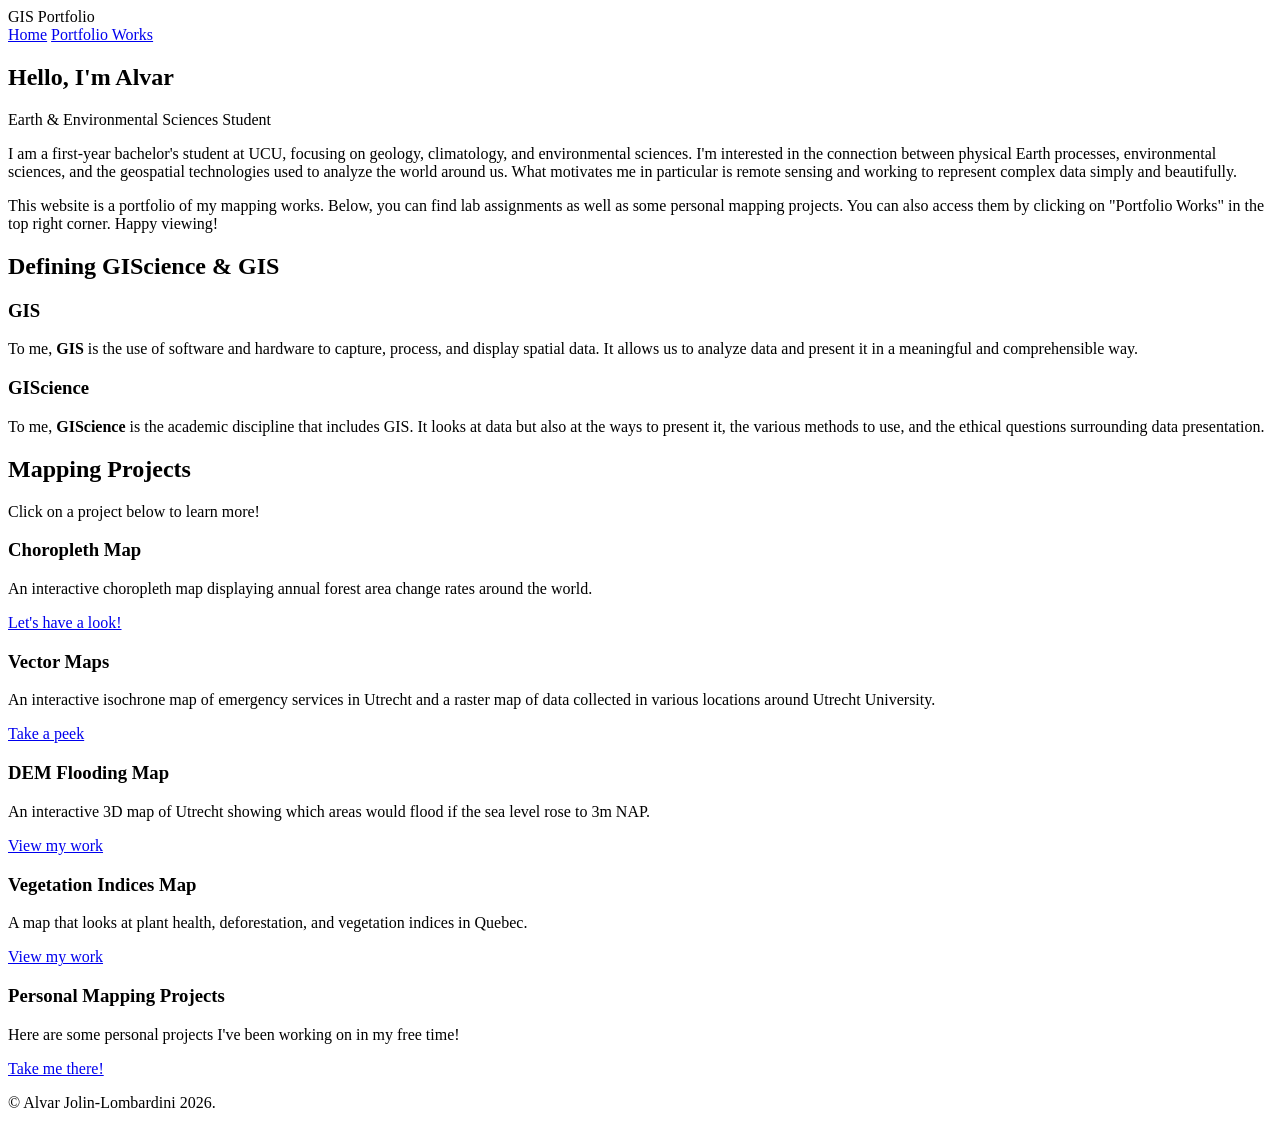
==== index.html @ 6e45d9ba "Update index.html" ====
<!DOCTYPE html>
<html lang="en">
<head>
    <meta charset="UTF-8">
    <meta name="viewport" content="width=device-width, initial-scale=1.0">
    <title>Alvar's GIS Portfolio</title>
    <link rel="stylesheet" href="Styles/style.css">
</head>
<body>

    <header>
        <div class="logo-thingy">GIS Portfolio</div>
        <nav>
            <a href="index.html" class="active">Home</a>
            <a href="#projects">Portfolio Works</a>
        </nav>
    </header>

    <section class="bigheader-section">
        <div class="bigheader-content">
            <h1>Hello, I'm Alvar</h1>
            <p class="subtitle">Earth & Environmental Sciences Student</p>
            <p class="bio">
                I am a first-year bachelor's student at UCU, focusing on geology, climatology, and environmental sciences. 
                I'm interested in the connection between physical Earth processes, environmental sciences, and the geospatial technologies used to analyze the world around us. 
                What motivates me in particular is remote sensing and working to represent complex data simply and beautifully.
            </p>
            <p>This website is a portfolio of my mapping works. Below, you can find lab assignments as well as some personal mapping projects. You can also access them by clicking on "Portfolio Works" in the top right corner. Happy viewing!</p>
        </div>
    </section>

    <section id="gis-philosophy" class="content-section">
        <h2>Defining GIScience & GIS</h2>
        <div class="grid-2col">
            <div class="card">
                <h3>GIS</h3>
                <p>
                    To me, <strong>GIS</strong> is the use of software and hardware to capture, process, and display spatial data. It allows us to analyze data and present it in a meaningful and comprehensible way.
                </p>
            </div>
            <div class="card">
                <h3>GIScience</h3>
                <p>
                    To me, <strong>GIScience</strong> is the academic discipline that includes GIS. It looks at data but also at the ways to present it, the various methods to use, and the ethical questions surrounding data presentation.
                </p>
            </div>
        </div>
    </section>

    <section id="projects" class="content-section">
        <h2>Mapping Projects</h2>
        <p class="section-intro">Click on a project below to learn more!</p>
        
        <div class="project-grid">
            <div class="project-card">
                <h3>Choropleth Map</h3>
                <p>An interactive choropleth map displaying annual forest area change rates around the world.</p>
                <a href="choropleth.html" class="btn btn-secondary btn-lab1">Let's have a look!</a>
            </div>

            <div class="project-card">
                <h3>Vector Maps</h3>
                <p>An interactive isochrone map of emergency services in Utrecht and a raster map of data collected in various locations around Utrecht University.</p>
                <a href="vectormap.html" class="btn btn-secondary btn-lab2">Take a peek</a>
            </div>

            <div class="project-card">
                <h3>DEM Flooding Map</h3>
                <p>An interactive 3D map of Utrecht showing which areas would flood if the sea level rose to 3m NAP.</p>
                <a href="flood.html" class="btn btn-secondary btn-lab3">View my work</a>
            </div>

            <div class="project-card">
                <h3>Vegetation Indices Map</h3>
                <p>A map that looks at plant health, deforestation, and vegetation indices in Quebec.</p>
                <a href="VegetationIndices.html" class="btn btn-secondary btn-lab2">View my work</a>
            </div>

            <div class="project-card">
                <h3>Personal Mapping Projects</h3>
                <p>Here are some personal projects I've been working on in my free time!</p>
                <a href="personalprojects.html" class="btn btn-secondary btn-projects">Take me there!</a>
            </div>
        </div>
    </section>

    <footer>
        <p>  &#xA9; Alvar Jolin-Lombardini 2026.</p>
    </footer>

</body>
</html>
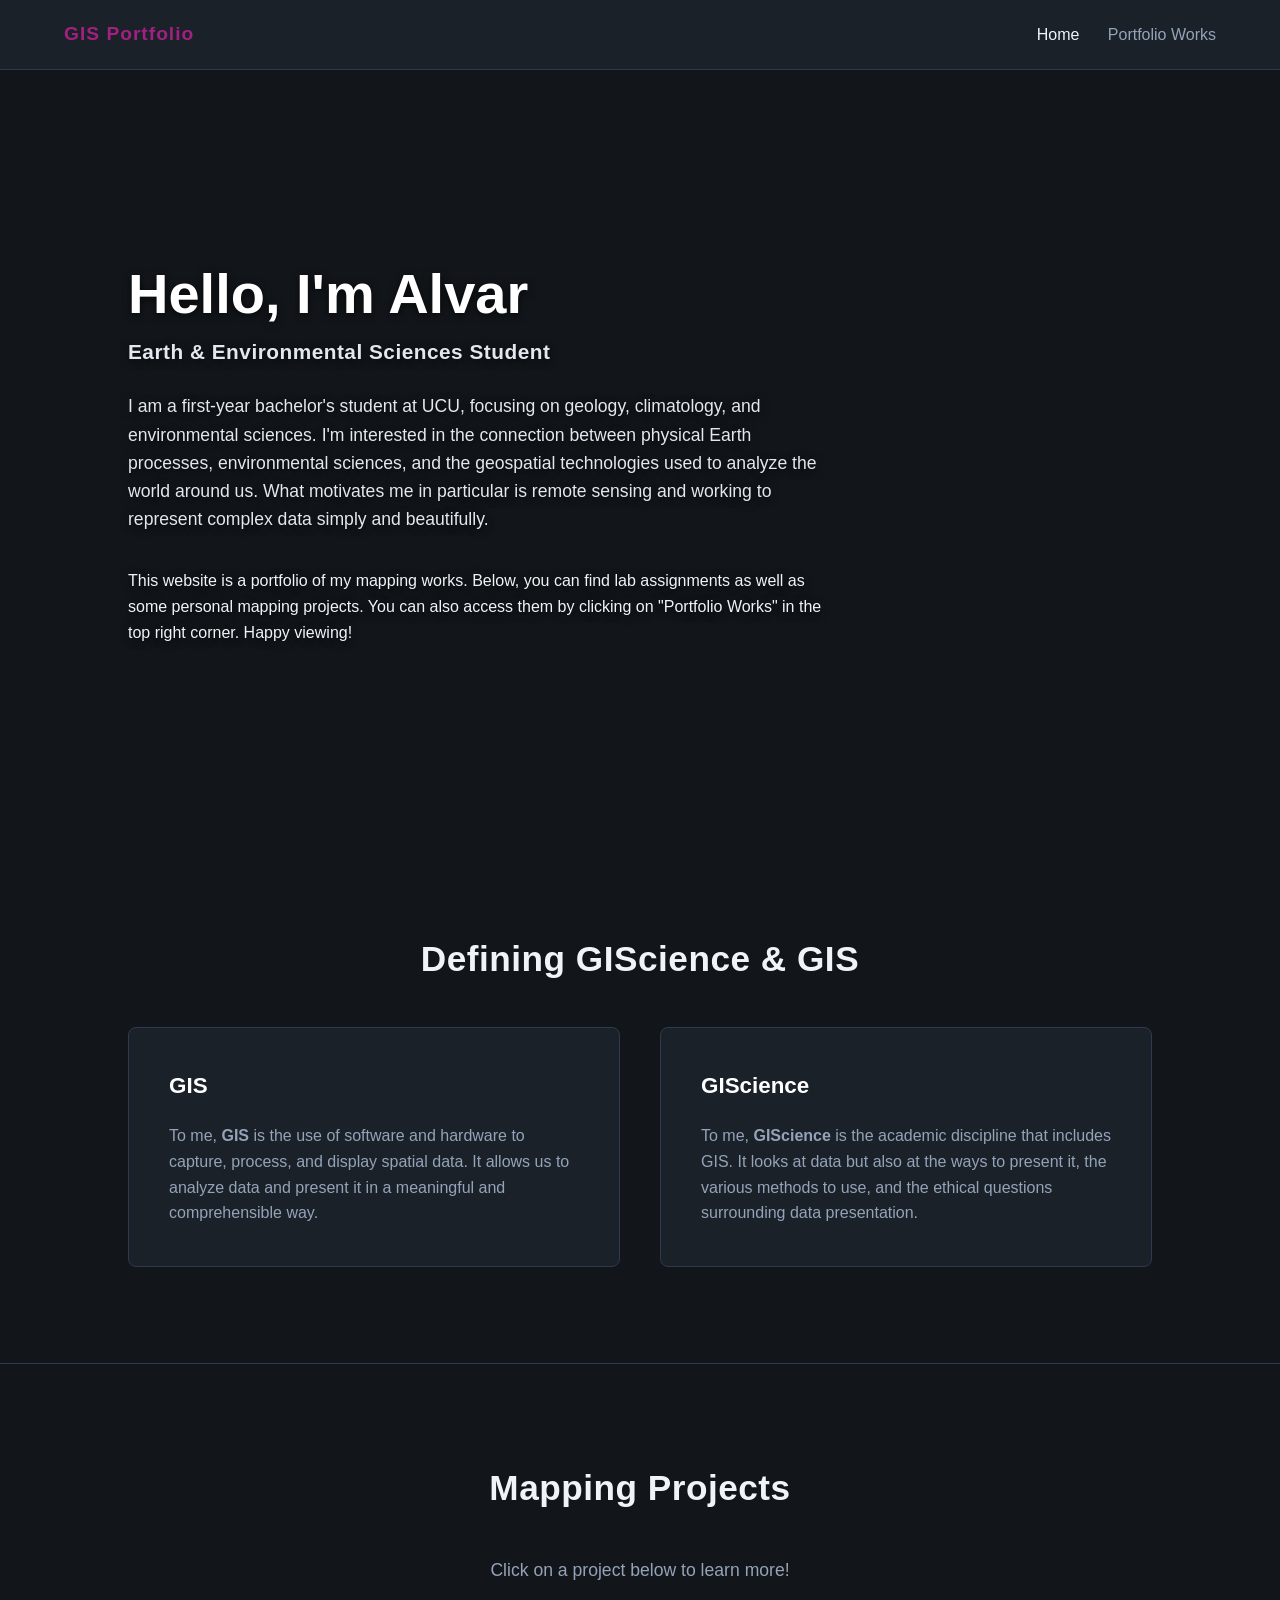
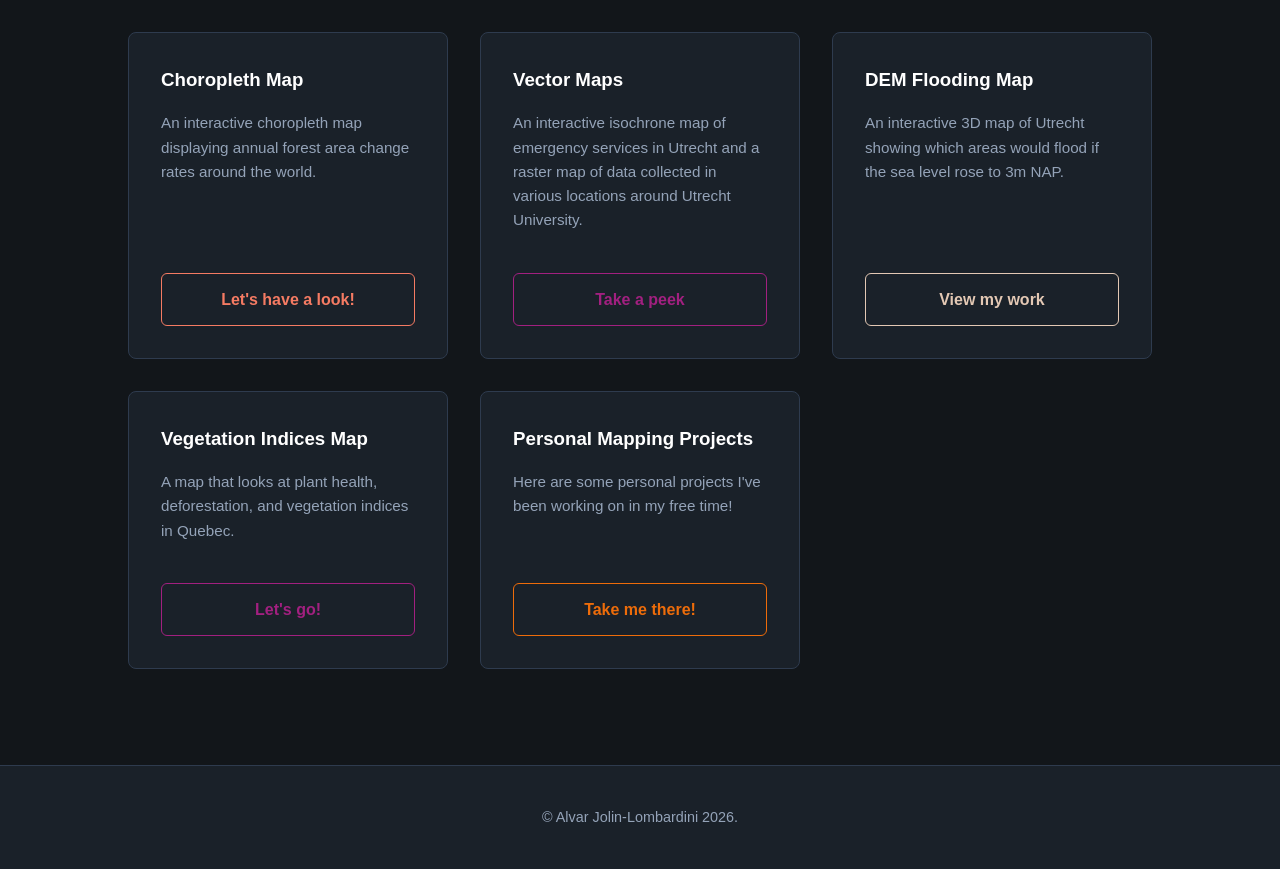
==== commit 0a379c4d: "Update index.html" ====
--- a/index.html
+++ b/index.html
@@ -73,7 +73,7 @@
             <div class="project-card">
                 <h3>Vegetation Indices Map</h3>
                 <p>A map that looks at plant health, deforestation, and vegetation indices in Quebec.</p>
-                <a href="VegetationIndices.html" class="btn btn-secondary btn-lab2">View my work</a>
+                <a href="vegetationIndices.html" class="btn btn-secondary btn-lab2">Let's go!</a>
             </div>
 
             <div class="project-card">
--- a/Styles/style.css
+++ b/Styles/style.css
@@ -0,0 +1,333 @@
+:root {
+    --bg-primary: #12161a;
+    --bg-secondary: #1a2129;
+    --accent: #f57b63;
+    --text-main: #f0f4f8;
+    --text-muted: #94a3b8;
+    --border-color: #2e3b4e;
+}
+
+* {
+    margin: 0;
+    padding: 0;
+    box-sizing: border-box;
+}
+
+
+body {
+    font-family: -apple-system, BlinkMacSystemFont, 'Segoe UI', Roboto, Helvetica, Arial, sans-serif;
+    background-color: var(--bg-primary);
+    color: var(--text-main);
+    line-height: 1.6;
+}
+
+header {
+    background-color: var(--bg-secondary);
+    display: flex;
+    justify-content: space-between;
+    align-items: center;
+    padding: 1.2rem 5%;
+    border-bottom: 1px solid var(--border-color);
+    position: sticky;
+    top: 0;
+    z-index: 2000;
+}
+
+.logo-thingy {
+    font-weight: 700;
+    font-size: 1.2rem;
+    letter-spacing: 1px;
+    color: #a22080;
+}
+
+nav a {
+    color: var(--text-muted);
+    text-decoration: none;
+    margin-left: 1.5rem;
+    font-weight: 500;
+    transition: color 0.3s ease;
+}
+
+nav a:hover, nav a.active {
+    color: var(--text-main);
+}
+
+.bigheader-section {
+    min-height: 85vh;
+    display: flex;
+    align-items: center;
+    justify-content: flex-start;
+    padding: 0 10%;
+    
+    background: linear-gradient(
+        rgba(18, 22, 26, 0.45), 
+        rgba(18, 22, 26, 0.85)
+    ), 
+    url('../Media/UtrechtREM.jpg');
+    
+    background-size: cover;
+    background-position: center;
+    background-repeat: no-repeat;
+    background-attachment: fixed;
+}
+
+.bigheader-content {
+    max-width: 700px;
+    text-align: left;
+    text-shadow: 0 2px 8px rgba(0, 0, 0, 0.7);
+}
+
+.bigheader-content h1 {
+    font-size: 3.5rem;
+    margin-bottom: 0.5rem;
+    line-height: 1.2;
+    color: #ffffff;
+}
+
+.subtitle {
+    font-size: 1.3rem;
+    color: #e2e8f0;
+    margin-bottom: 1.5rem;
+    font-weight: 600;
+    letter-spacing: 0.5px;
+}
+
+.bio {
+    font-size: 1.1rem;
+    color: #e2e8f0;
+    margin-bottom: 2.2rem;
+}
+
+.btn {
+    display: inline-block;
+    padding: 0.8rem 1.8rem;
+    border-radius: 6px;
+    text-decoration: none;
+    font-weight: 600;
+    transition: transform 0.2s ease, background-color 0.2s ease;
+}
+
+.btn:hover {
+    transform: translateY(-2px);
+}
+
+.btn-secondary {
+    background-color: transparent;
+    border: 1px solid var(--accent);
+    color: var(--accent);
+    display: block;
+    text-align: center;
+    margin-top: 1rem;
+}
+
+.btn-secondary:hover {
+    background-color: var(--accent);
+    color: #ffffff;
+}
+
+.content-section {
+    padding: 6rem 10%;
+    border-bottom: 1px solid var(--border-color);
+}
+
+.content-section h2 {
+    font-size: 2.2rem;
+    margin-bottom: 2.5rem;
+    text-align: center;
+    letter-spacing: 0.5px;
+}
+
+.section-intro {
+    text-align: center; 
+    margin-bottom: 3rem; 
+    color: var(--text-muted);
+    font-size: 1.1rem;
+}
+
+.grid-2col {
+    display: grid;
+    grid-template-columns: repeat(auto-fit, minmax(320px, 1fr));
+    gap: 2.5rem;
+}
+
+.card {
+    background-color: var(--bg-secondary);
+    padding: 2.5rem;
+    border-radius: 8px;
+    border: 1px solid var(--border-color);
+}
+
+.card h3 {
+    margin-bottom: 1.2rem;
+    color: #ffffff;
+    font-size: 1.4rem;
+}
+
+.card p {
+    color: var(--text-muted);
+    margin-bottom: 1rem;
+}
+
+.card p:last-child {
+    margin-bottom: 0;
+}
+
+.project-grid {
+    display: grid;
+    grid-template-columns: repeat(auto-fit, minmax(280px, 1fr));
+    gap: 2rem;
+}
+
+.project-card {
+    background-color: var(--bg-secondary);
+    padding: 2rem;
+    border-radius: 8px;
+    border: 1px solid var(--border-color);
+    display: flex;
+    flex-direction: column;
+    justify-content: space-between;
+    transition: border-color 0.3s ease, transform 0.3s ease;
+}
+
+.project-card:hover {
+    border-color: var(--accent);
+    transform: translateY(-3px);
+}
+
+.project-card h3 {
+    margin-bottom: 1rem;
+    color: #ffffff;
+}
+
+.project-card p {
+    color: var(--text-muted);
+    font-size: 0.95rem;
+    flex-grow: 1; 
+    margin-bottom: 1.5rem;
+}
+
+footer {
+    text-align: center;
+    padding: 2.5rem;
+    background-color: var(--bg-secondary);
+    color: var(--text-muted);
+    font-size: 0.9rem;
+}
+
+@media (max-width: 768px) {
+    .bigheader-section {
+        padding: 0 5%;
+        min-height: 75vh;
+        background-attachment: scroll; 
+    }
+    
+    .bigheader-content h1 {
+        font-size: 2.5rem;
+    }
+    
+    .content-section {
+        padding: 4rem 5%;
+    }
+}
+
+.btn-lab1 {
+    border-color: #f57b63;
+    color: #f57b63;
+}
+.btn-lab1:hover {
+    background-color: #c24026;
+    color: #000000;
+}
+
+
+.btn-lab2 {
+    border-color: #a22080;
+    color: #a22080;
+}
+.btn-lab2:hover {
+    background-color: #660d4f;
+    color: #000000;
+}
+
+.btn-lab3 {
+    border-color: #e3c8b4;
+    color: #e3c8b4;
+}
+.btn-lab3:hover {
+    background-color: #d09364;
+    color: #000000;
+}
+
+.btn-projects {
+    border-color: #ed6c0a;
+    color: #ed6c0a;
+}
+.btn-projects:hover {
+    background-color: #ed6c0a;
+    color: #000000;
+}
+
+.gallery-container {
+    display: grid;
+    grid-template-columns: repeat(auto-fit, minmax(300px, 1fr));
+    gap: 20px;
+    margin-top: 30px;
+}
+
+.gallery-item {
+    background: rgba(26, 33, 41, 0.5);
+    padding: 15px;
+    border-radius: 12px;
+    border: 1px solid #30363d;
+}
+
+.gallery-item img {
+    width: 100%;
+    border-radius: 8px;
+    cursor: pointer;
+    transition: transform 0.2s;
+}
+
+.gallery-item img:hover { transform: scale(1.02); }
+
+
+.modal {
+    display: none; 
+    position: fixed; 
+    z-index: 9999; 
+    left: 0;
+    top: 0;
+    width: 100%; 
+    height: 100%; 
+    background-color: rgba(0, 0, 0, 0.85);
+}
+
+.modal-content {
+    position: absolute;
+    top: 50%;
+    left: 50%;
+    transform: translate(-50%, -50%);
+    max-height: 90vh;
+    max-width: 90vw;
+    width: auto;
+    border-radius: 8px;
+    box-shadow: 0 4px 15px rgba(0,0,0,0.5);
+}
+
+.close {
+    position: absolute;
+    top: 5px;
+    right: 20px;
+    color: #f1f1f1;
+    font-size: 50px;
+    font-weight: bold;
+    cursor: pointer;
+    transition: 0.3s;
+}
+
+.close:hover,
+.close:focus {
+    color: #bbb;
+    text-decoration: none;
+    cursor: pointer;
+}
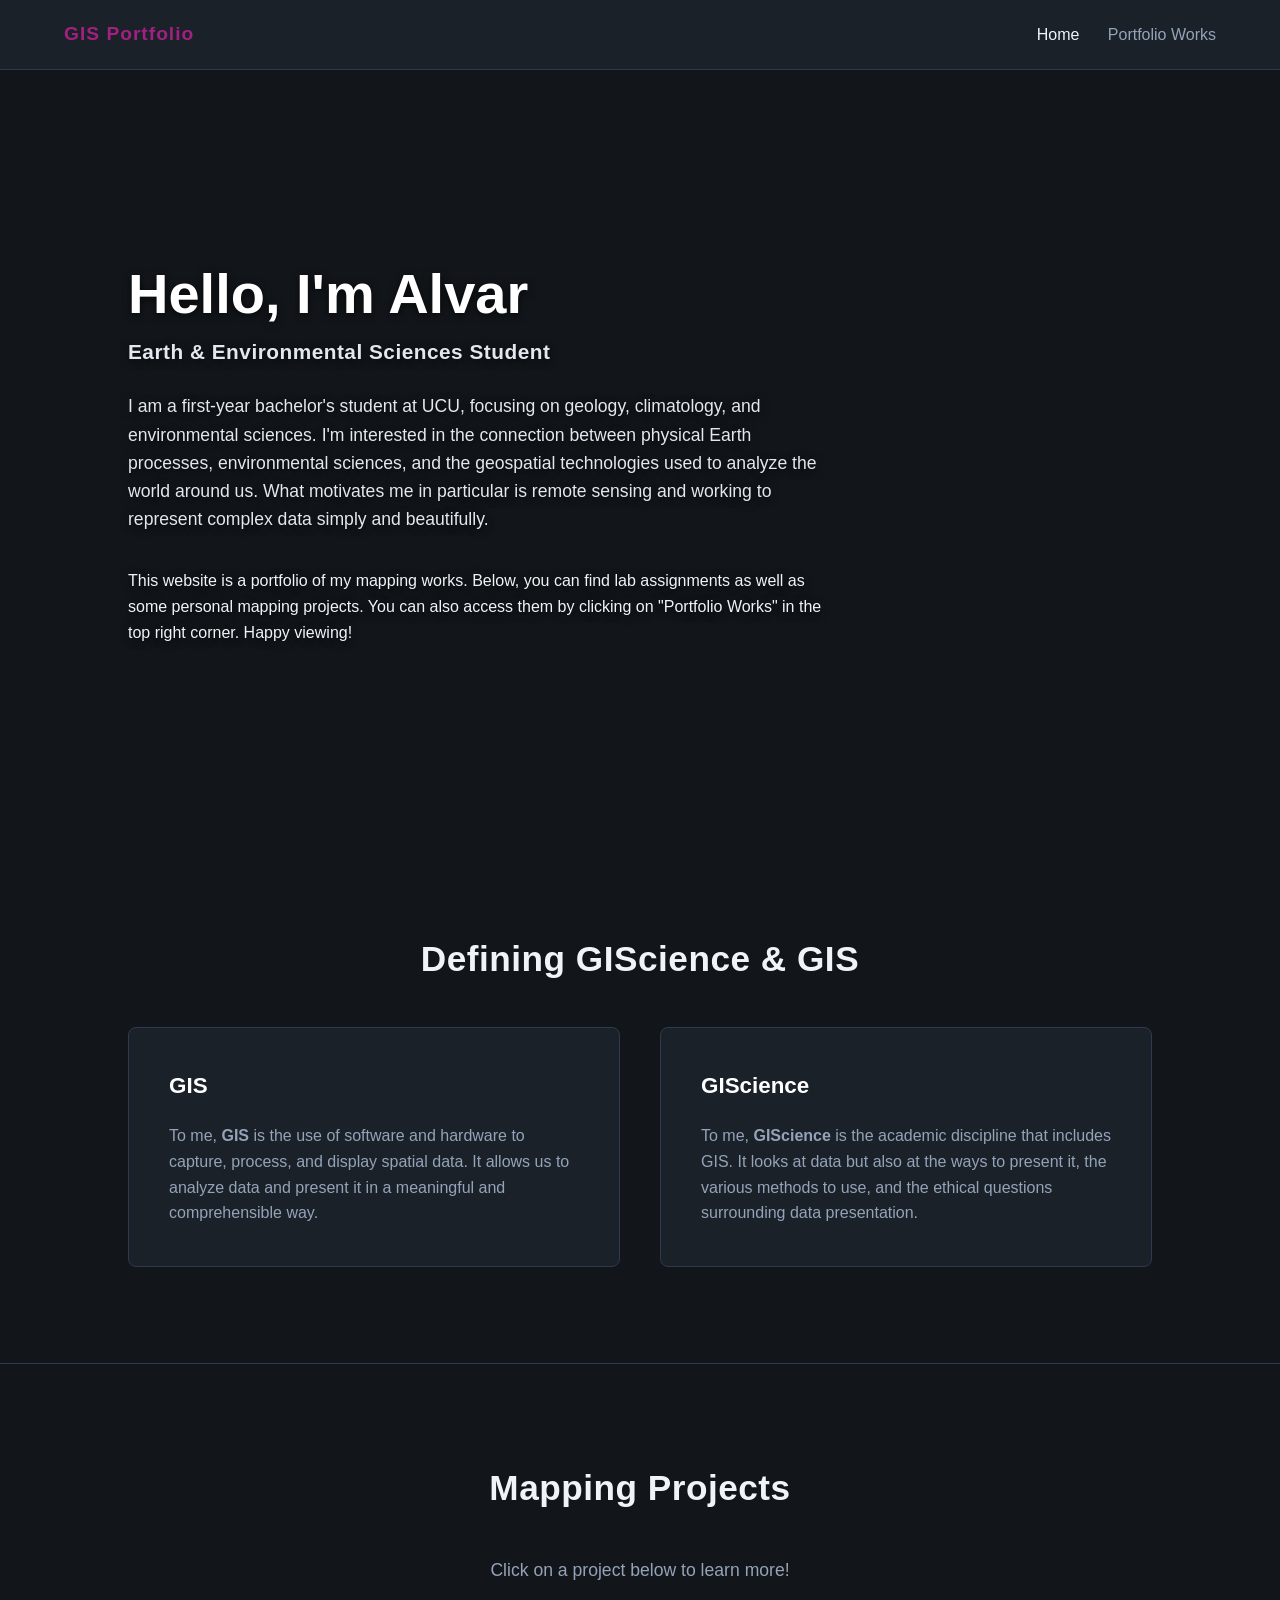
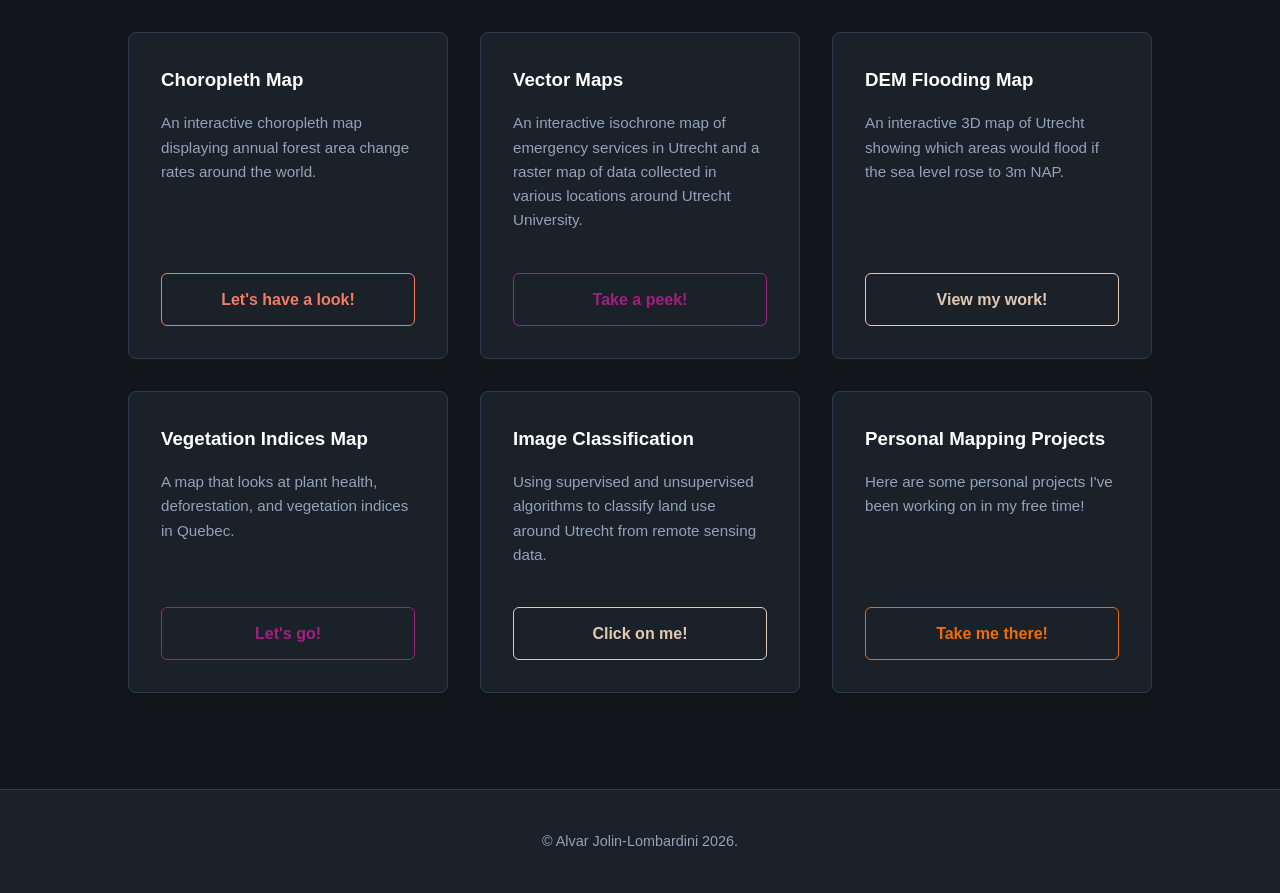
==== commit 492c17a7: "Update index.html" ====
--- a/index.html
+++ b/index.html
@@ -61,19 +61,25 @@
             <div class="project-card">
                 <h3>Vector Maps</h3>
                 <p>An interactive isochrone map of emergency services in Utrecht and a raster map of data collected in various locations around Utrecht University.</p>
-                <a href="vectormap.html" class="btn btn-secondary btn-lab2">Take a peek</a>
+                <a href="vectormap.html" class="btn btn-secondary btn-lab2">Take a peek!</a>
             </div>
 
             <div class="project-card">
                 <h3>DEM Flooding Map</h3>
                 <p>An interactive 3D map of Utrecht showing which areas would flood if the sea level rose to 3m NAP.</p>
-                <a href="flood.html" class="btn btn-secondary btn-lab3">View my work</a>
+                <a href="flood.html" class="btn btn-secondary btn-lab3">View my work!</a>
             </div>
 
             <div class="project-card">
                 <h3>Vegetation Indices Map</h3>
                 <p>A map that looks at plant health, deforestation, and vegetation indices in Quebec.</p>
                 <a href="vegetationIndices.html" class="btn btn-secondary btn-lab2">Let's go!</a>
+            </div>
+
+            <div class="project-card">
+                <h3>Image Classification</h3>
+                <p>Using supervised and unsupervised algorithms to classify land use around Utrecht from remote sensing data.</p>
+                <a href="imageClassification.html" class="btn btn-secondary btn-lab3">Click on me!</a>
             </div>
 
             <div class="project-card">
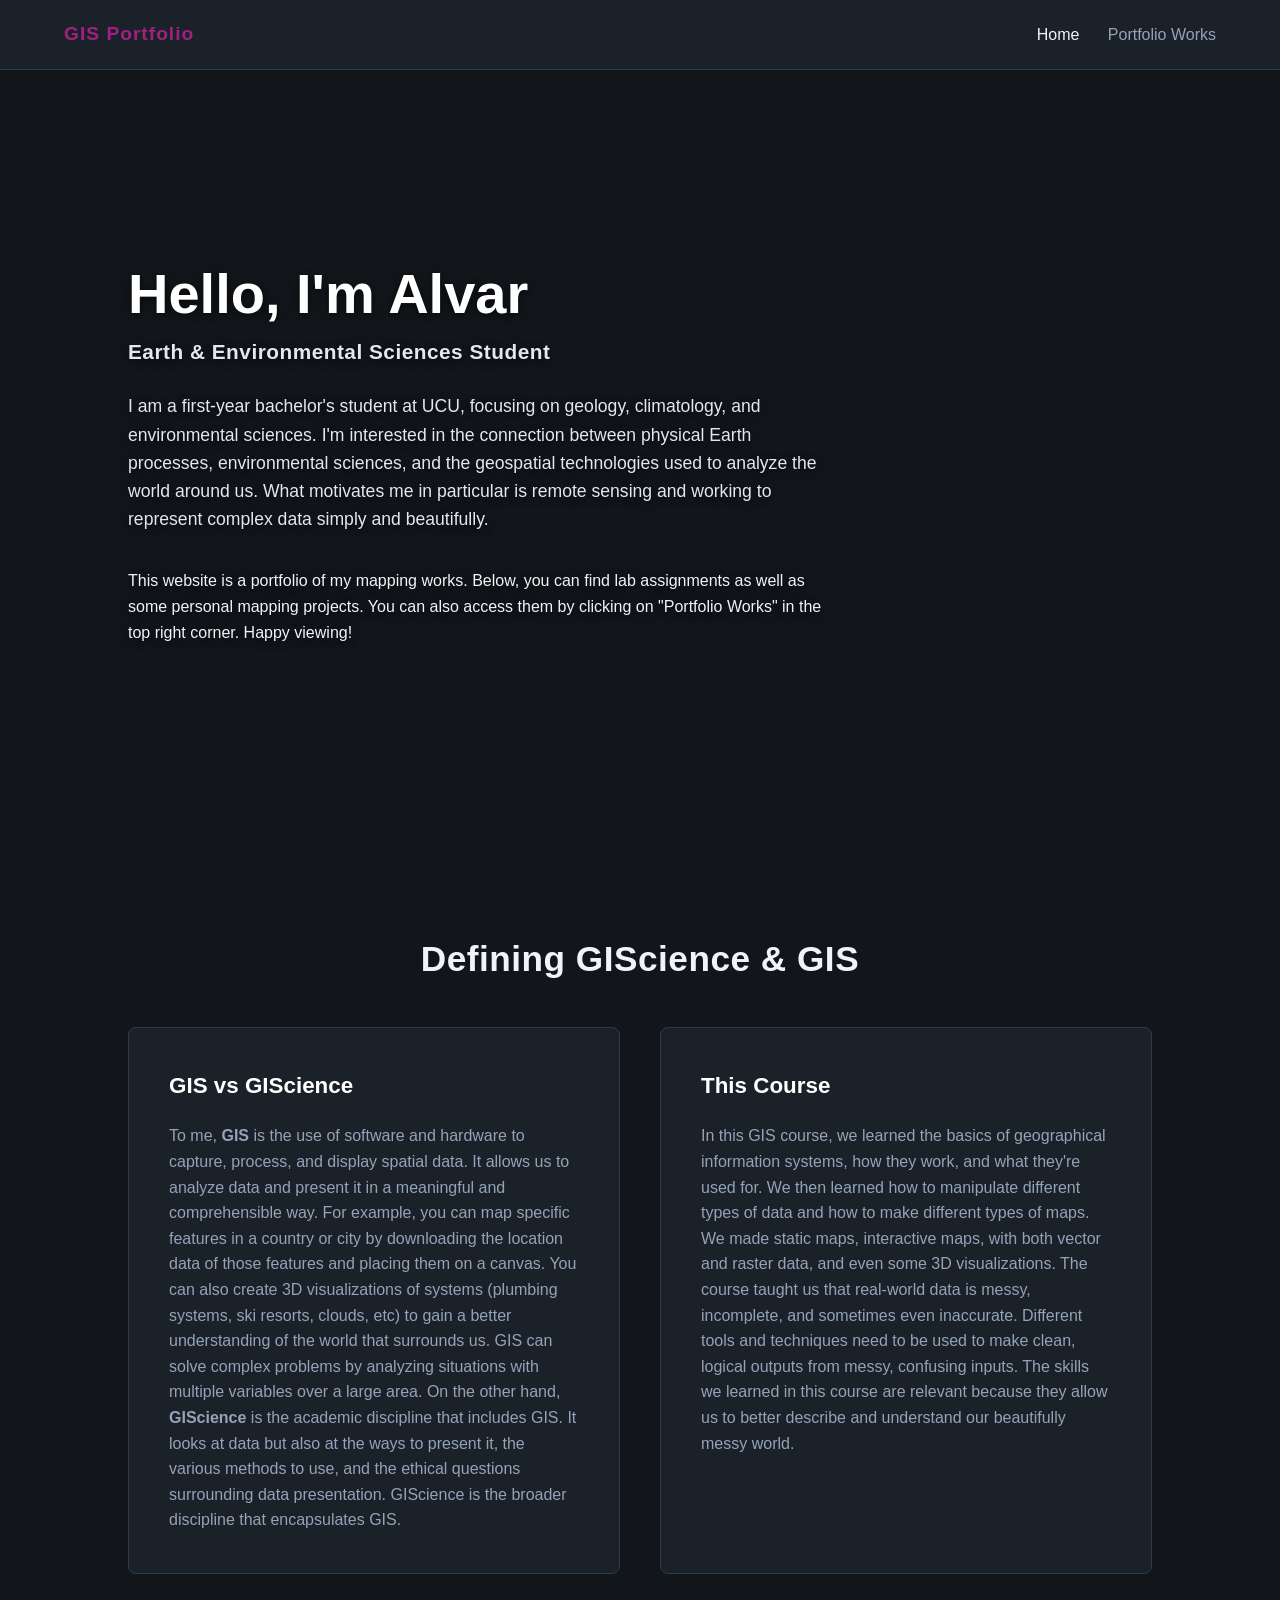
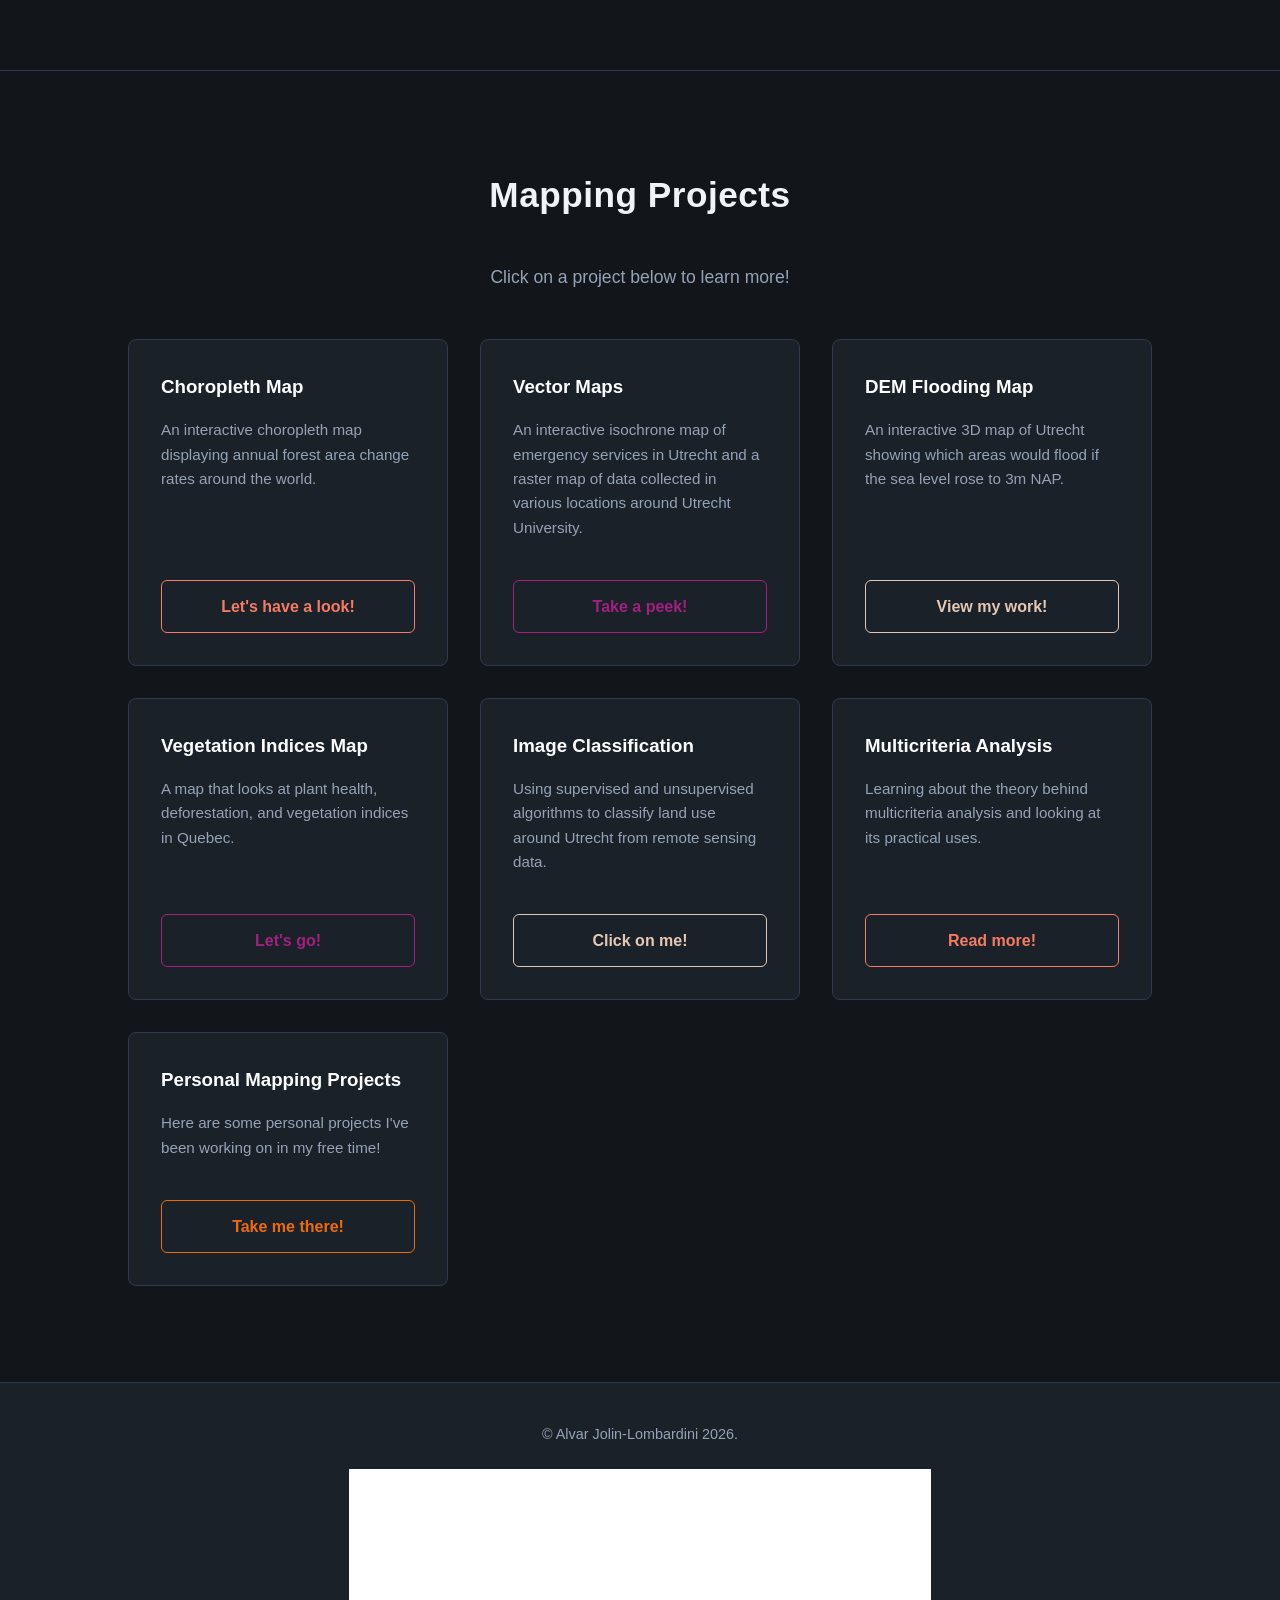
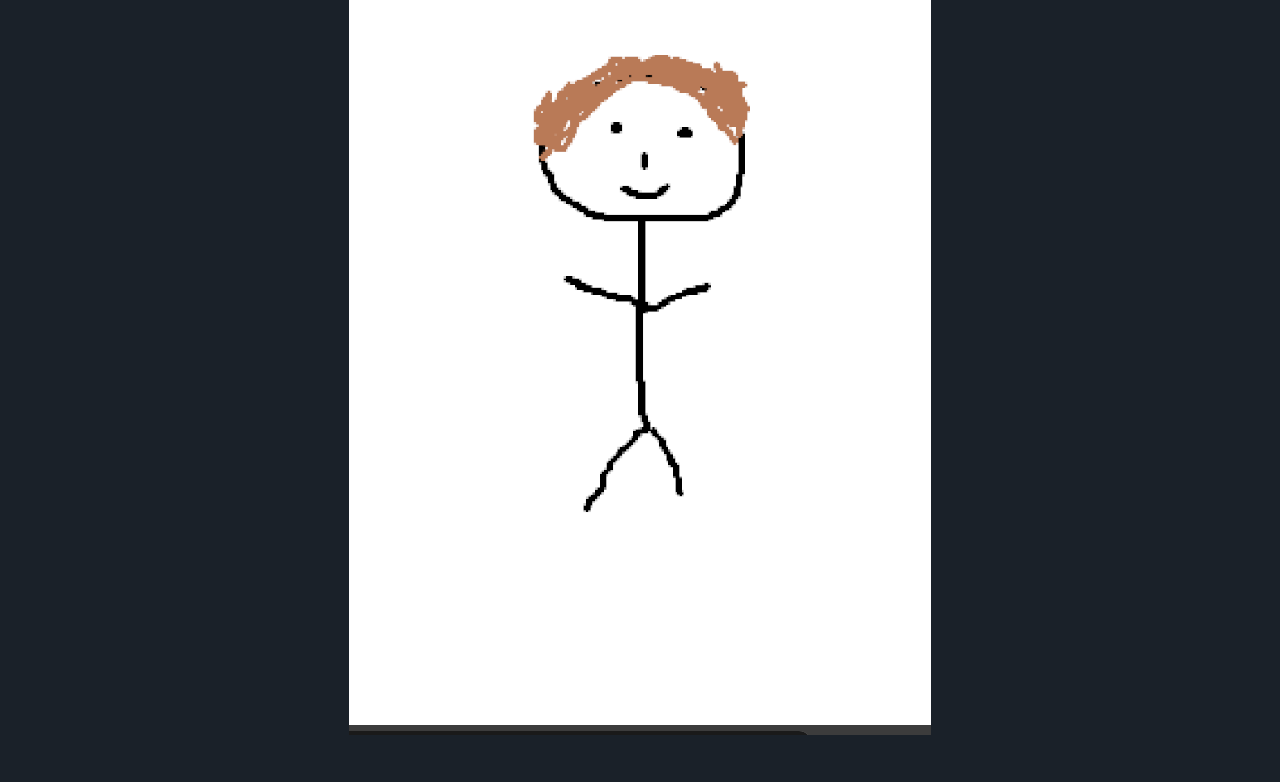
==== commit a8f4c12a: "Update index.html" ====
--- a/index.html
+++ b/index.html
@@ -33,15 +33,15 @@
         <h2>Defining GIScience & GIS</h2>
         <div class="grid-2col">
             <div class="card">
-                <h3>GIS</h3>
+                <h3>GIS vs GIScience</h3>
                 <p>
-                    To me, <strong>GIS</strong> is the use of software and hardware to capture, process, and display spatial data. It allows us to analyze data and present it in a meaningful and comprehensible way.
+                    To me, <strong>GIS</strong> is the use of software and hardware to capture, process, and display spatial data. It allows us to analyze data and present it in a meaningful and comprehensible way. For example, you can map specific features in a country or city by downloading the location data of those features and placing them on a canvas. You can also create 3D visualizations of systems (plumbing systems, ski resorts, clouds, etc) to gain a better understanding of the world that surrounds us. GIS can solve complex problems by analyzing situations with multiple variables over a large area. On the other hand, <strong>GIScience</strong> is the academic discipline that includes GIS. It looks at data but also at the ways to present it, the various methods to use, and the ethical questions surrounding data presentation. GIScience is the broader discipline that encapsulates GIS.
                 </p>
             </div>
             <div class="card">
-                <h3>GIScience</h3>
+                <h3>This Course</h3>
                 <p>
-                    To me, <strong>GIScience</strong> is the academic discipline that includes GIS. It looks at data but also at the ways to present it, the various methods to use, and the ethical questions surrounding data presentation.
+                    In this GIS course, we learned the basics of geographical information systems, how they work, and what they're used for. We then learned how to manipulate different types of data and how to make different types of maps. We made static maps, interactive maps, with both vector and raster data, and even some 3D visualizations. The course taught us that real-world data is messy, incomplete, and sometimes even inaccurate. Different tools and techniques need to be used to make clean, logical outputs from messy, confusing inputs. The skills we learned in this course are relevant because they allow us to better describe and understand our beautifully messy world.
                 </p>
             </div>
         </div>
@@ -83,6 +83,12 @@
             </div>
 
             <div class="project-card">
+                <h3>Multicriteria Analysis</h3>
+                <p>Learning about the theory behind multicriteria analysis and looking at its practical uses.</p>
+                <a href="multiCriteria.html" class="btn btn-secondary btn-lab1">Read more!</a>
+            </div>
+
+            <div class="project-card">
                 <h3>Personal Mapping Projects</h3>
                 <p>Here are some personal projects I've been working on in my free time!</p>
                 <a href="personalprojects.html" class="btn btn-secondary btn-projects">Take me there!</a>
@@ -92,7 +98,10 @@
 
     <footer>
         <p>  &#xA9; Alvar Jolin-Lombardini 2026.</p>
+        <pre> </pre>
+        <img src="Media/me.png" alt="Alvar" class="profile-pic">
     </footer>
 
 </body>
 </html>
+ 
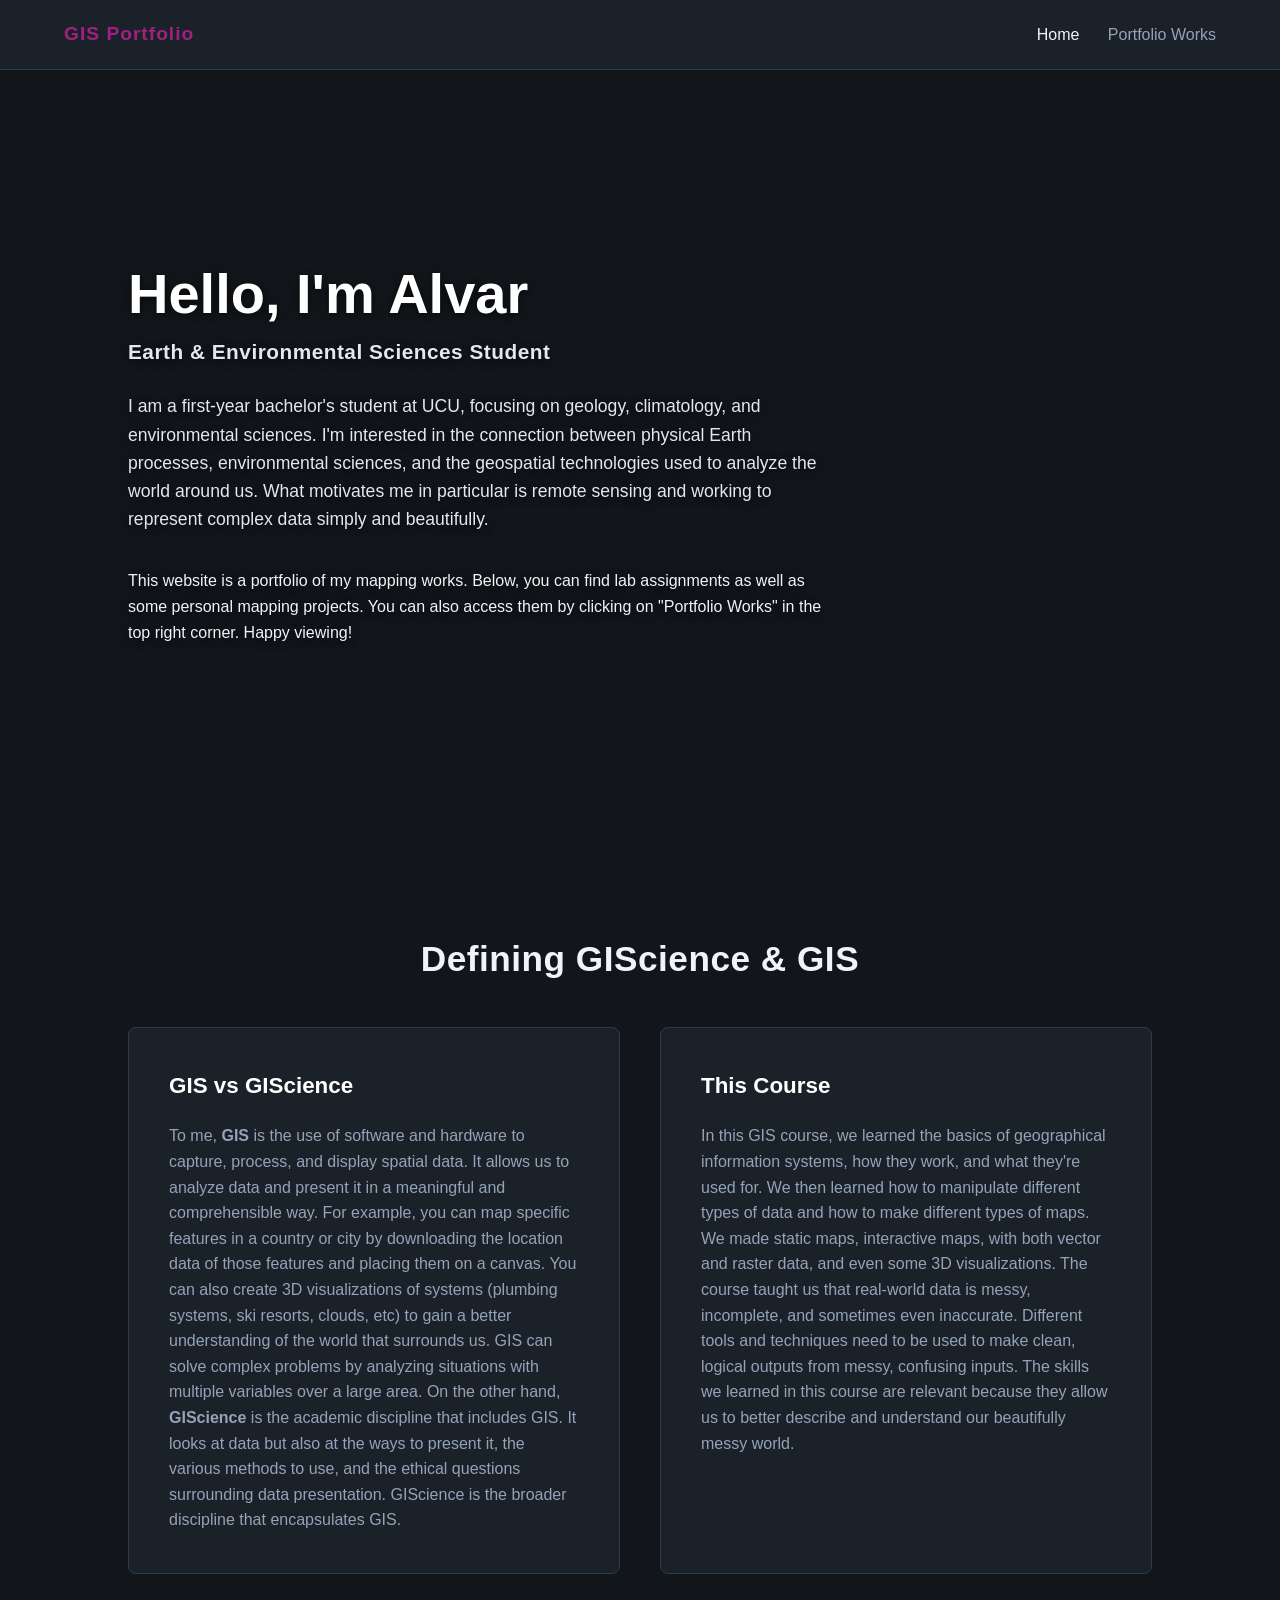
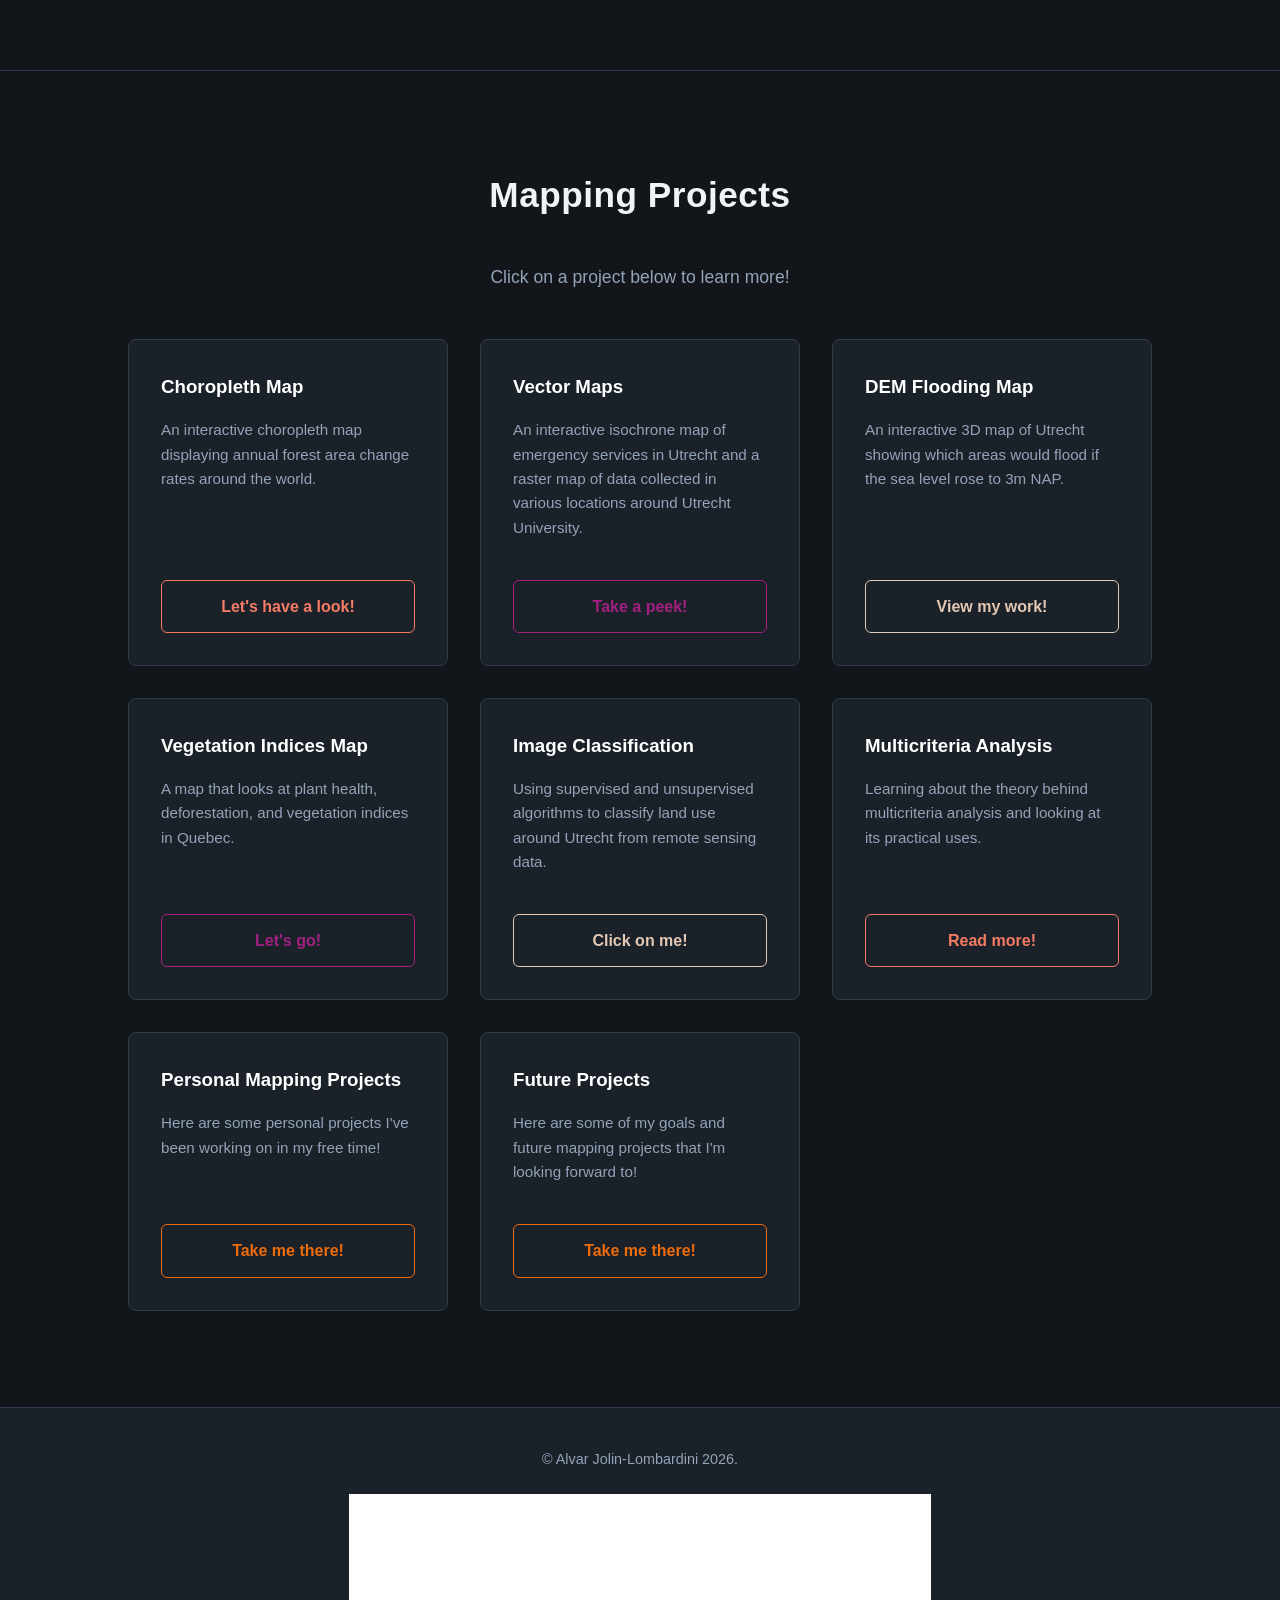
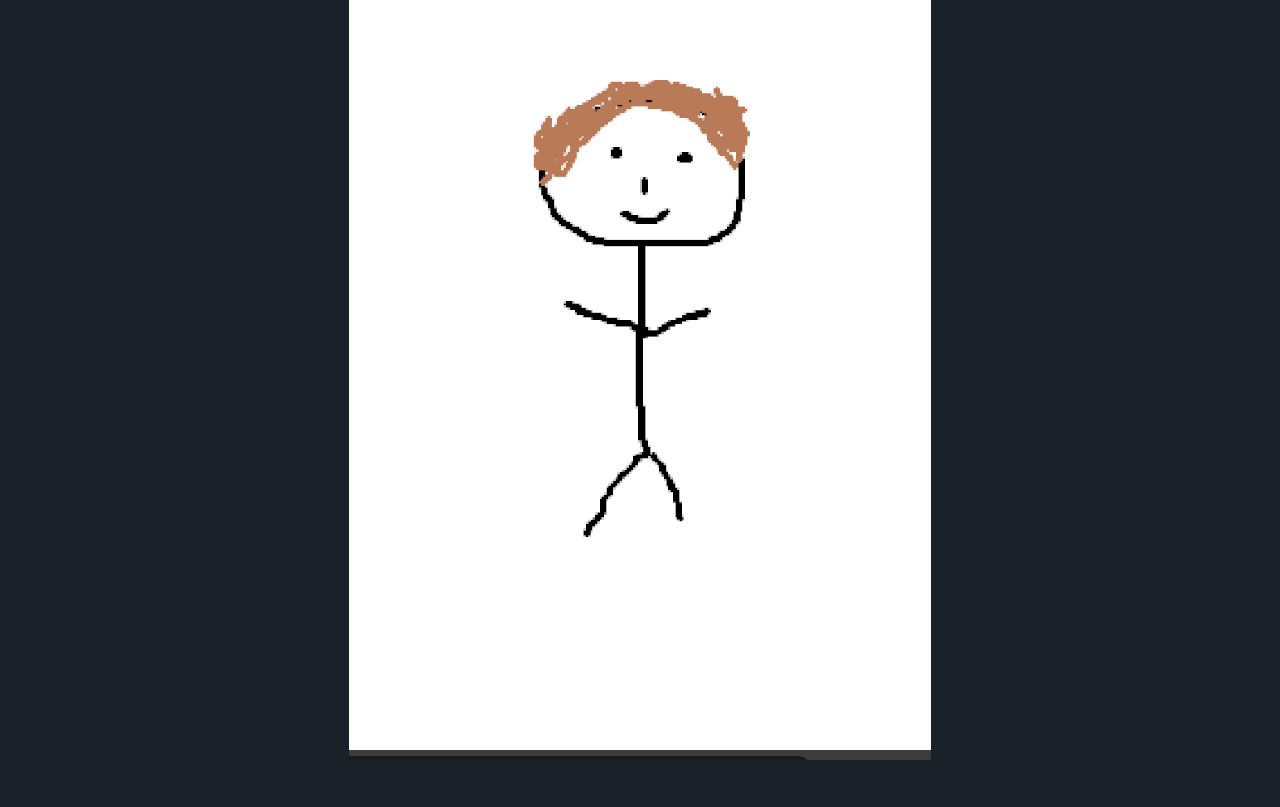
==== commit a99ea574: "Update index.html" ====
--- a/index.html
+++ b/index.html
@@ -93,6 +93,12 @@
                 <p>Here are some personal projects I've been working on in my free time!</p>
                 <a href="personalprojects.html" class="btn btn-secondary btn-projects">Take me there!</a>
             </div>
+
+            <div class="project-card">
+                <h3>Future Projects</h3>
+                <p>Here are some of my goals and future mapping projects that I'm looking forward to!</p>
+                <a href="futureProjects.html" class="btn btn-secondary btn-projects">Take me there!</a>
+            </div>
         </div>
     </section>
 
@@ -104,4 +110,3 @@
 
 </body>
 </html>
- 
